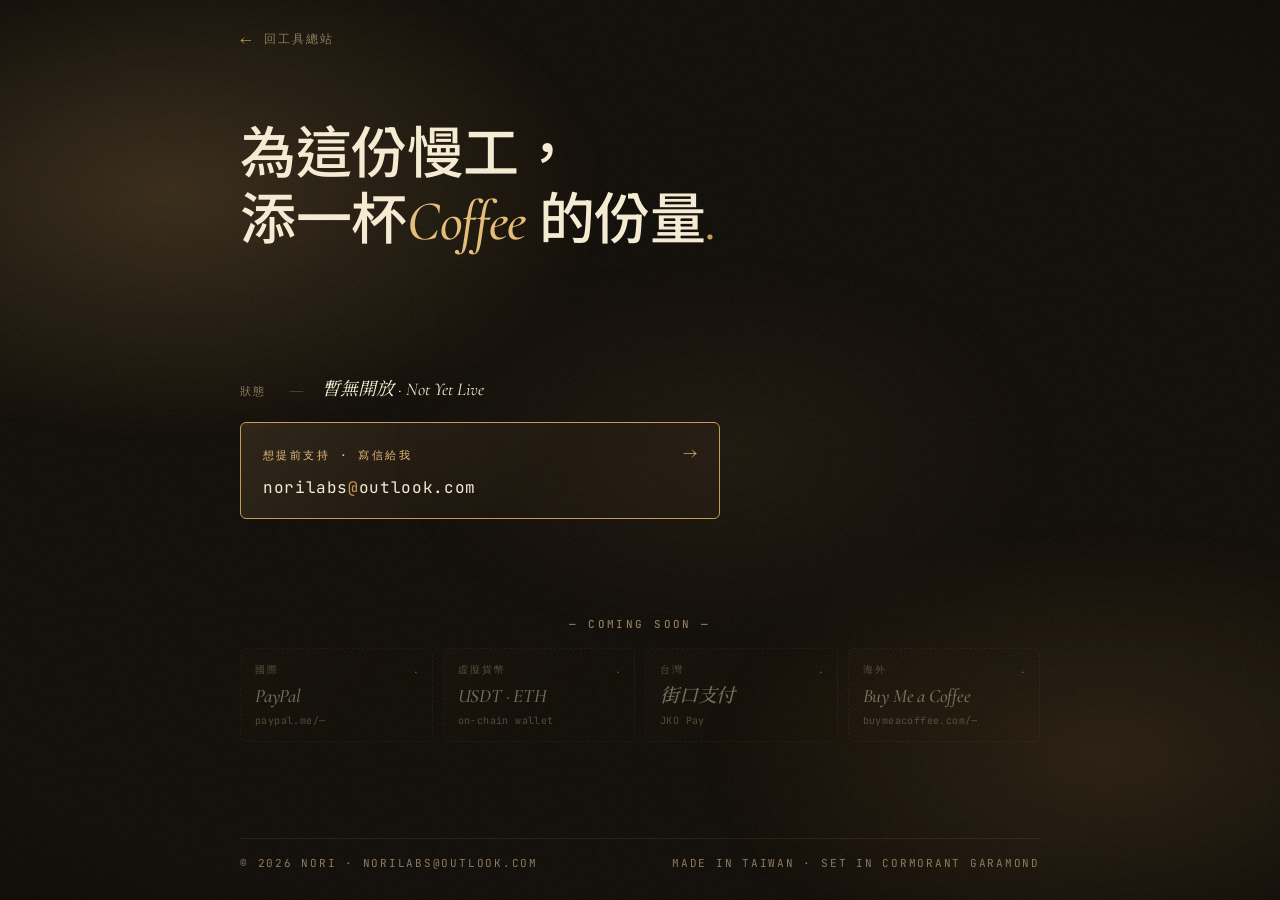
==== donate.html @ 90fd8044 "Deploy static site" ====
<!DOCTYPE html>
<html lang="zh-TW">
<head>
  <meta charset="UTF-8" />
  <meta name="viewport" content="width=device-width, initial-scale=1, viewport-fit=cover" />
  <title>贊助 · Nori Tools</title>
  <meta name="description" content="支持 Nori Tools 的贊助方式。" />

  <link rel="icon" href="./favicon.ico" type="image/x-icon" />
  <link rel="shortcut icon" href="./favicon.ico" type="image/x-icon" />

  <link rel="preconnect" href="https://fonts.googleapis.com" />
  <link rel="preconnect" href="https://fonts.gstatic.com" crossorigin />
  <link
    href="https://fonts.googleapis.com/css2?family=Cormorant+Garamond:ital,wght@0,400;0,500;1,400;1,500;1,600&family=Inter:wght@400;500&family=JetBrains+Mono:wght@400;500&family=Noto+Sans+TC:wght@400;500&family=Noto+Serif+TC:ital,wght@0,500;1,500&display=swap"
    rel="stylesheet"
  />

  <link rel="stylesheet" href="./styles.css" />
</head>
<body>
  <main class="page page--dense">

    <header class="masthead masthead--compact">
      <a href="./" class="back-link">
        <span class="back-link__arrow">←</span>
        <span>回工具總站</span>
      </a>
      <h1 class="tagline tagline--compact">
        為這份慢工，<br />
        添一杯<em class="tagline__hi">Coffee</em> 的份量<span class="tagline__dot">.</span>
      </h1>
    </header>

    <section class="donate-status donate-status--tight">

      <div class="meta-line">
        <span class="meta-line__label">狀態</span>
        <span class="meta-line__sep">—</span>
        <span class="meta-link" style="font-style: italic;">暫無開放 · Not Yet Live</span>
      </div>

      <a href="mailto:norilabs@outlook.com" class="donate-cta">
        <span class="donate-cta__top">
          <span class="donate-cta__cat">想提前支持 · 寫信給我</span>
          <span class="donate-cta__arrow">→</span>
        </span>
        <span class="donate-cta__addr">norilabs<span class="donate-cta__at">@</span>outlook.com</span>
      </a>

    </section>

    <section class="coming-soon-grid" aria-label="未來贊助管道">
      <p class="meta-line__label coming-soon-grid__heading">— Coming Soon —</p>
      <div class="link-tile-grid link-tile-grid--dense">

        <div class="link-tile link-tile--soon">
          <div class="link-tile__top"><span class="link-tile__cat">國際</span><span class="link-tile__arrow">·</span></div>
          <h2 class="link-tile__name"><em>PayPal</em></h2>
          <span class="link-tile__url">paypal.me/—</span>
        </div>

        <div class="link-tile link-tile--soon">
          <div class="link-tile__top"><span class="link-tile__cat">虛擬貨幣</span><span class="link-tile__arrow">·</span></div>
          <h2 class="link-tile__name"><em>USDT &middot; ETH</em></h2>
          <span class="link-tile__url">on-chain wallet</span>
        </div>

        <div class="link-tile link-tile--soon">
          <div class="link-tile__top"><span class="link-tile__cat">台灣</span><span class="link-tile__arrow">·</span></div>
          <h2 class="link-tile__name"><em>街口支付</em></h2>
          <span class="link-tile__url">JKO Pay</span>
        </div>

        <div class="link-tile link-tile--soon">
          <div class="link-tile__top"><span class="link-tile__cat">海外</span><span class="link-tile__arrow">·</span></div>
          <h2 class="link-tile__name"><em>Buy Me a Coffee</em></h2>
          <span class="link-tile__url">buymeacoffee.com/—</span>
        </div>

      </div>
    </section>

    <footer class="colophon">
      <p>© 2026 Nori · norilabs@outlook.com</p>
      <p>Made in Taiwan · Set in Cormorant Garamond</p>
    </footer>

  </main>
  <script src="./cursor.js" defer></script>
</body>
</html>
---- styles.css ----
/* ============================================================
   Nori · Tools — rotools.nori-labs.com
   Visual: 深夜墨色 + 古銅金箔 · 義式斜體點綴 · 紙張紋理
   Constraints:
     - 進站全頁可見（min-height: 100vh，flex 分配）
     - GPU 安全：無 filter:blur、無 backdrop-filter、單一 transform 動畫
   ============================================================ */

/* ---------- Tokens ---------- */
:root {
  /* Paper (deep ink, warm-tinted black) */
  --paper:        #0E0A05;
  --paper-soft:   #15100A;
  --paper-deep:   #1F180F;

  /* Ink (warm cream + muted) */
  --ink:          #F5EBD3;
  --ink-soft:     #C8B999;
  --ink-dim:      #8C7B5E;
  --ink-faint:    #5C4F38;

  /* Accent (古銅 / brass gold) */
  --gold:         #C49B5A;
  --gold-deep:    #A87B3C;
  --gold-bright:  #E5BD7B;
  --gold-tint:    rgba(196, 155, 90, 0.16);

  /* Hairlines (warm gold-tinted) */
  --rule:         rgba(229, 189, 123, 0.10);
  --rule-strong:  rgba(229, 189, 123, 0.24);

  /* Type stacks */
  --serif: "Cormorant Garamond", "Noto Serif TC", "Times New Roman", Georgia, serif;
  --sans:  "Inter", "Noto Sans TC", "PingFang TC", system-ui, -apple-system, sans-serif;
  --mono:  "JetBrains Mono", ui-monospace, "SFMono-Regular", Menlo, Consolas, monospace;
}

/* ---------- Reset ---------- */
*, *::before, *::after { box-sizing: border-box; }
html, body { margin: 0; padding: 0; }

html {
  -webkit-text-size-adjust: 100%;
  scroll-behavior: smooth;
}

body {
  background-color: var(--paper);
  color: var(--ink);
  font-family: var(--sans);
  font-size: 16px;
  line-height: 1.6;
  -webkit-font-smoothing: antialiased;
  -moz-osx-font-smoothing: grayscale;
  text-rendering: optimizeLegibility;
  font-feature-settings: "ss01", "cv11";
  min-height: 100vh;
  overflow-x: hidden;
  position: relative;

  /* 隱藏原生 cursor — 由下方 .ro-cursor div 接管 */
  cursor: none;
}

/* 觸控裝置 / 沒有 hover 能力的裝置 → 還原原生 cursor */
@media (hover: none), (pointer: coarse) {
  body { cursor: auto; }
  .ro-cursor { display: none !important; }
}

a, button, [role="button"], .tool-row a, .link-tile, .donate-cta,
.meta-link, .back-link, [type="submit"] {
  cursor: none;
}

/* ---------- RO 自訂游標 ----------
   預設（idle）= 5-frame 箭頭旋轉
   hover 在按鈕／可點元素 = 2-frame 貓循環
   mousedown = 對應狀態凍結幀 + 縮 0.92
*/
.ro-cursor {
  position: fixed;
  top: 0;
  left: 0;
  width: 32px;
  height: 32px;
  pointer-events: none;
  z-index: 9999;
  transform: translate3d(-100px, -100px, 0);
  background-position: center center;
  background-repeat: no-repeat;
  /* 預設 = 箭頭 5-frame 旋轉 */
  animation: ro-arrow 0.45s steps(1) infinite;
  will-change: transform, background-image;
}

@keyframes ro-arrow {
  0%   { background-image: url("./cursors/active-1.png"); }
  20%  { background-image: url("./cursors/active-2.png"); }
  40%  { background-image: url("./cursors/active-3.png"); }
  60%  { background-image: url("./cursors/active-4.png"); }
  80%  { background-image: url("./cursors/active-5.png"); }
  100% { background-image: url("./cursors/active-1.png"); }
}

/* hover 在可點元素 → 2-frame 貓動畫 */
.ro-cursor.is-active {
  animation: ro-cat 0.55s steps(1) infinite;
}
@keyframes ro-cat {
  0%, 49.9% { background-image: url("./cursors/idle-1.png"); }
  50%, 100% { background-image: url("./cursors/idle-2.png"); }
}

/* hover 在波利上 → 攻擊圖示（靜態） */
.ro-cursor.is-attack {
  animation: none !important;
  background-image: url("./cursors/attack.png");
}

/* hover 在蘋果上 → 撿取圖示（3-frame 動畫） */
.ro-cursor.is-pickup {
  animation: ro-pickup 0.45s steps(1) infinite;
}
@keyframes ro-pickup {
  0%, 32%   { background-image: url("./cursors/pickup-1.png"); }
  33%, 65%  { background-image: url("./cursors/pickup-2.png"); }
  66%, 100% { background-image: url("./cursors/pickup-3.png"); }
}

/* mousedown：依不同 hover 狀態凍結對應幀 */
.ro-cursor.is-pressed {
  animation: none !important;
  background-image: url("./cursors/active-3.png");
  transform: translate3d(var(--x, -100px), var(--y, -100px), 0) scale(0.92);
}
.ro-cursor.is-pressed.is-active {
  background-image: url("./cursors/idle-2.png");
}
.ro-cursor.is-pressed.is-attack {
  background-image: url("./cursors/attack.png");
  transform: translate3d(var(--x, -100px), var(--y, -100px), 0) scale(1.1);
}
.ro-cursor.is-pressed.is-pickup {
  animation: none !important;
  background-image: url("./cursors/pickup-3.png");
}

/* prefers-reduced-motion → 凍結單格 */
@media (prefers-reduced-motion: reduce) {
  .ro-cursor {
    animation: none;
    background-image: url("./cursors/active-1.png");
  }
  .ro-cursor.is-active {
    background-image: url("./cursors/idle-1.png");
  }
}

/* ---------- Background layers ----------
   1. body::before  — slow drifting warm wash (transform-only, GPU-safe)
   2. body::after   — vignette + paper grain (static SVG noise, no animation)
*/
body::before {
  content: "";
  position: fixed;
  inset: -15%;
  z-index: -2;
  pointer-events: none;
  background:
    radial-gradient(ellipse 55vw 45vh at 22% 28%, rgba(196, 155, 90, 0.22), transparent 62%),
    radial-gradient(ellipse 50vw 40vh at 78% 76%, rgba(168, 123, 60, 0.16), transparent 64%),
    radial-gradient(ellipse 38vw 32vh at 55% 50%, rgba(229, 189, 123, 0.06), transparent 70%);
  will-change: transform;
  animation: aurora-drift 80s ease-in-out infinite alternate;
}

body::after {
  content: "";
  position: fixed;
  inset: 0;
  z-index: -1;
  pointer-events: none;
  background:
    /* Vignette (darker corners) */
    radial-gradient(ellipse 130% 100% at 50% 50%, transparent 50%, rgba(0, 0, 0, 0.55) 100%),
    /* Static SVG grain (rendered once, cheap to repeat-tile) */
    url("data:image/svg+xml;utf8,<svg xmlns='http://www.w3.org/2000/svg' width='160' height='160'><filter id='n'><feTurbulence type='fractalNoise' baseFrequency='0.85' numOctaves='2' stitchTiles='stitch'/><feColorMatrix values='0 0 0 0 1  0 0 0 0 1  0 0 0 0 1  0 0 0 0.06 0'/></filter><rect width='100%25' height='100%25' filter='url(%23n)'/></svg>");
  background-size: cover, 160px 160px;
  background-repeat: no-repeat, repeat;
}

@keyframes aurora-drift {
  0%   { transform: translate3d(0, 0, 0) scale(1); }
  100% { transform: translate3d(3vw, -2vh, 0) scale(1.04); }
}

::selection { background: var(--gold-tint); color: var(--ink); }

a { color: inherit; text-decoration: none; }

code, pre {
  font-family: var(--mono);
  font-size: 0.92em;
  background: rgba(229, 189, 123, 0.06);
  border: 1px solid var(--rule);
  border-radius: 4px;
  padding: 0.05em 0.4em;
}

/* ---------- Page (fit in viewport) ---------- */
.page {
  max-width: 880px;
  margin: 0 auto;
  padding: 4vh 40px;
  min-height: 100vh;
  display: flex;
  flex-direction: column;
  justify-content: space-between;
  gap: 4vh;
}

/* ---------- Masthead ---------- */
.masthead {
  flex: 0 0 auto;
}

.handle {
  display: inline-block;
  font-family: var(--mono);
  font-size: 12.5px;
  font-weight: 500;
  letter-spacing: 0.20em;
  color: var(--gold);
  margin: 0 0 28px;
  padding: 6px 12px;
  border: 1px solid var(--gold);
  border-radius: 3px;
  text-transform: lowercase;
}
.handle__at {
  color: var(--gold-deep);
  margin: 0 1px;
}

/* 大標題：中文走 Noto Sans TC 直立中等字重（現代不傳統）
   Latin "Ragnarok" 用 Cormorant Garamond italic 金色（古典點綴）
   font cascade 自動分配：Latin → Cormorant，Chinese → Noto Sans TC */
.tagline {
  font-family: "Cormorant Garamond", "Noto Sans TC", "PingFang TC", "Microsoft JhengHei", sans-serif;
  font-weight: 500;
  font-style: normal;
  font-size: clamp(36px, 5.6vw, 70px);
  line-height: 1.2;
  letter-spacing: -0.005em;
  margin: 0;
  color: var(--ink);
}
.tagline__hi {
  font-family: var(--serif);
  font-style: italic;
  font-weight: 500;
  color: var(--gold-bright);
  letter-spacing: -0.01em;
}
.tagline__dot {
  font-family: var(--serif);
  font-style: italic;
  color: var(--gold);
}

/* ---------- Tool list ---------- */
.tool-list {
  list-style: none;
  margin: 0;
  padding: 0;
  border-top: 1px solid var(--rule);
  flex: 0 0 auto;
}

.tool-row {
  border-bottom: 1px solid var(--rule);
}
.tool-row a {
  display: flex;
  align-items: baseline;
  gap: 16px;
  padding: 22px 0;
  position: relative;
  transition: color 0.35s ease, padding-left 0.35s ease;
  color: var(--ink);
}
.tool-row a::before {
  content: "";
  position: absolute;
  left: 0;
  top: 50%;
  width: 0;
  height: 1px;
  background: var(--gold);
  transform: translateY(-50%);
  transition: width 0.4s ease;
}
.tool-row a:hover {
  color: var(--gold-bright);
  padding-left: 22px;
}
.tool-row a:hover::before { width: 14px; }

.tool-row__title {
  display: flex;
  flex-direction: column;
  gap: 4px;
  flex: 0 0 auto;
}

.tool-row__name {
  font-family: var(--serif);
  font-size: clamp(24px, 3.6vw, 36px);
  font-weight: 500;
  letter-spacing: -0.012em;
  line-height: 1.05;
  white-space: nowrap;
}
.tool-row__name em { font-style: italic; }

.tool-row__cn {
  font-family: var(--sans);
  font-size: 12px;
  font-weight: 400;
  letter-spacing: 0.04em;
  line-height: 1.3;
  color: var(--ink-dim);
  transition: color 0.35s ease;
}
.tool-row a:hover .tool-row__cn { color: var(--ink-soft); }

.tool-row__leader {
  flex: 1 1 auto;
  align-self: center;
  border-bottom: 1px dotted var(--rule-strong);
  margin: 0 6px;
  min-width: 24px;
  transition: border-color 0.35s ease;
}
.tool-row a:hover .tool-row__leader {
  border-bottom-color: var(--gold);
}

.tool-row__sub {
  font-family: var(--mono);
  font-size: 12px;
  letter-spacing: 0.06em;
  color: var(--ink-dim);
  white-space: nowrap;
  transition: color 0.35s ease;
}
.tool-row a:hover .tool-row__sub { color: var(--gold-bright); }

.tool-row__arrow {
  font-family: var(--serif);
  font-style: italic;
  font-size: clamp(20px, 2.6vw, 26px);
  color: var(--gold);
  line-height: 1;
  transition: transform 0.35s ease;
}
.tool-row a:hover .tool-row__arrow { transform: translateX(8px); }

/* ---------- Meta stack (Support / 合作 / 好站) ---------- */
.meta-stack {
  display: flex;
  flex-direction: column;
  gap: 14px;
  flex: 0 0 auto;
}

.meta-line {
  display: flex;
  align-items: baseline;
  flex-wrap: wrap;
  gap: 6px 14px;
  font-family: var(--serif);
  font-size: clamp(15px, 1.7vw, 18px);
  color: var(--ink-soft);
}

.meta-line__label {
  font-family: var(--mono);
  font-size: 11px;
  font-weight: 500;
  letter-spacing: 0.22em;
  text-transform: uppercase;
  color: var(--ink-dim);
  margin-right: 4px;
}

.meta-line__sep {
  color: var(--ink-faint);
  margin: 0 4px;
}

.meta-link {
  font-style: italic;
  color: var(--ink);
  position: relative;
  transition: color 0.35s ease, transform 0.35s ease;
}
.meta-link:hover {
  color: var(--gold-bright);
  transform: translateX(2px);
}
.meta-link__arrow {
  font-style: italic;
  color: var(--gold);
  margin-left: 6px;
  transition: transform 0.35s ease;
}
.meta-link:hover .meta-link__arrow { transform: translateX(4px); }

.meta-link--cta {
  font-size: clamp(18px, 2.2vw, 22px);
  font-weight: 500;
}

.meta-divider {
  color: var(--ink-faint);
  user-select: none;
}

/* ---------- Colophon ---------- */
.colophon {
  display: flex;
  justify-content: space-between;
  flex-wrap: wrap;
  gap: 12px 24px;
  padding-top: 16px;
  border-top: 1px solid var(--rule);
  font-family: var(--mono);
  font-size: 11px;
  letter-spacing: 0.16em;
  text-transform: uppercase;
  color: var(--ink-dim);
  flex: 0 0 auto;
}
.colophon p { margin: 0; }

/* ---------- Links / Studios sub-pages ---------- */
.masthead--compact { margin-bottom: 24px; }

.tagline--compact {
  font-size: clamp(28px, 4.5vw, 56px) !important;
  margin-top: 18px !important;
  line-height: 1.18 !important;
}

/* Tighter vertical rhythm for sub-pages */
.page--dense {
  padding: 3vh 40px !important;
  gap: 3vh !important;
}

.link-tile-grid {
  display: grid;
  grid-template-columns: repeat(auto-fill, minmax(200px, 1fr));
  gap: 12px;
  flex: 1 1 auto;
  align-content: start;
}

.link-tile-grid--dense {
  grid-template-columns: repeat(auto-fill, minmax(180px, 1fr));
  gap: 10px;
  align-content: center;
}
.link-tile-grid--dense .link-tile {
  padding: 12px 14px;
  gap: 6px;
}
.link-tile-grid--dense .link-tile__name {
  font-size: 19px;
}
.link-tile-grid--dense .link-tile__url {
  font-size: 10px;
}

.link-tile {
  position: relative;
  display: flex;
  flex-direction: column;
  gap: 8px;
  padding: 16px 18px;
  border: 1px solid var(--rule);
  border-radius: 6px;
  background:
    linear-gradient(135deg, rgba(229, 189, 123, 0.04) 0%, transparent 60%),
    rgba(229, 189, 123, 0.015);
  transition:
    border-color 0.35s ease,
    background-color 0.35s ease,
    transform 0.35s ease;
}
.link-tile:hover {
  border-color: var(--gold);
  background:
    linear-gradient(135deg, rgba(229, 189, 123, 0.10) 0%, transparent 60%),
    rgba(229, 189, 123, 0.04);
  transform: translateY(-2px);
}

.link-tile__top {
  display: flex;
  justify-content: space-between;
  align-items: center;
}
.link-tile__cat {
  font-family: var(--mono);
  font-size: 10px;
  font-weight: 500;
  letter-spacing: 0.22em;
  text-transform: uppercase;
  color: var(--gold-deep);
}
.link-tile__arrow {
  font-family: var(--serif);
  font-style: italic;
  font-size: 18px;
  color: var(--gold);
  line-height: 1;
  transition: transform 0.35s ease;
}
.link-tile:hover .link-tile__arrow { transform: translateX(4px); }

.link-tile__name {
  font-family: var(--serif);
  font-weight: 500;
  font-size: 22px;
  letter-spacing: -0.01em;
  line-height: 1.15;
  margin: 0;
  color: var(--ink);
  transition: color 0.35s ease;
}
.link-tile__name em { font-style: italic; }
.link-tile:hover .link-tile__name { color: var(--gold-bright); }

.link-tile__url {
  font-family: var(--mono);
  font-size: 10.5px;
  letter-spacing: 0.04em;
  color: var(--ink-dim);
  white-space: nowrap;
  overflow: hidden;
  text-overflow: ellipsis;
}

.link-tile--cta {
  border-style: dashed;
  background:
    linear-gradient(135deg, rgba(229, 189, 123, 0.06) 0%, transparent 60%),
    rgba(229, 189, 123, 0.02);
}
.link-tile--cta .link-tile__cat {
  color: var(--gold-bright);
  font-size: 14px;
  letter-spacing: 0;
}

.link-tile--soon {
  border-style: dashed;
  cursor: default;
  opacity: 0.55;
  pointer-events: none;
  background:
    linear-gradient(135deg, rgba(229, 189, 123, 0.03) 0%, transparent 60%),
    rgba(229, 189, 123, 0.01);
}
.link-tile--soon .link-tile__name { color: var(--ink-soft); }
.link-tile--soon .link-tile__cat { color: var(--ink-dim); }

/* ---------- Donate page: status block + CTA card ---------- */
.donate-status {
  margin: 4vh 0;
  flex: 0 0 auto;
}
.donate-status--tight {
  margin: 0;
}
.donate-status__desc {
  margin: 22px 0 0;
  font-family: var(--sans);
  font-size: 15px;
  line-height: 1.85;
  color: var(--ink-soft);
  max-width: 56ch;
}

.donate-cta {
  display: flex;
  flex-direction: column;
  gap: 6px;
  margin-top: 18px;
  padding: 18px 22px;
  border: 1px solid var(--gold);
  border-radius: 6px;
  background:
    linear-gradient(135deg, rgba(229, 189, 123, 0.10) 0%, transparent 60%),
    rgba(229, 189, 123, 0.03);
  transition: background-color 0.3s ease, transform 0.3s ease;
  max-width: 480px;
}
.donate-cta:hover {
  background:
    linear-gradient(135deg, rgba(229, 189, 123, 0.18) 0%, transparent 60%),
    rgba(229, 189, 123, 0.08);
  transform: translateY(-2px);
}
.donate-cta__top {
  display: flex;
  justify-content: space-between;
  align-items: baseline;
}
.donate-cta__cat {
  font-family: var(--mono);
  font-size: 11px;
  font-weight: 500;
  letter-spacing: 0.22em;
  text-transform: uppercase;
  color: var(--gold-bright);
}
.donate-cta__arrow {
  font-family: var(--serif);
  font-style: italic;
  font-size: 22px;
  color: var(--gold);
  line-height: 1;
  transition: transform 0.3s ease;
}
.donate-cta:hover .donate-cta__arrow { transform: translateX(6px); }
.donate-cta__addr {
  font-family: var(--mono);
  font-size: 16px;
  letter-spacing: 0.04em;
  color: var(--ink);
  margin-top: 4px;
}
.donate-cta__at { color: var(--gold); }

/* Coming soon section heading */
.coming-soon-grid {
  margin-top: 0;
  flex: 0 0 auto;
}
.coming-soon-grid__heading {
  text-align: center;
  margin: 0 0 14px !important;
}

/* ---------- Donate page (donate.html) ---------- */
.back-link {
  display: inline-flex;
  align-items: center;
  gap: 10px;
  font-family: var(--mono);
  font-size: 11.5px;
  letter-spacing: 0.18em;
  text-transform: uppercase;
  color: var(--ink-dim);
  margin-bottom: 56px;
  transition: color 0.3s ease, transform 0.3s ease;
}
.back-link:hover { color: var(--gold-bright); transform: translateX(-4px); }
.back-link__arrow {
  font-family: var(--serif);
  font-style: italic;
  font-size: 18px;
  color: var(--gold);
  line-height: 1;
}

.kicker {
  display: inline-flex;
  align-items: center;
  gap: 12px;
  font-family: var(--mono);
  font-size: 11.5px;
  font-weight: 500;
  letter-spacing: 0.26em;
  text-transform: uppercase;
  color: var(--ink-dim);
  margin: 0 0 28px;
}
.kicker__mark {
  display: inline-flex;
  align-items: center;
  justify-content: center;
  width: 24px;
  height: 24px;
  border: 1px solid var(--gold);
  border-radius: 4px;
  font-family: var(--serif);
  font-style: italic;
  font-size: 14px;
  letter-spacing: 0;
  color: var(--gold);
}

.title {
  font-family: var(--serif);
  font-weight: 500;
  font-size: clamp(56px, 12vw, 110px);
  line-height: 0.95;
  letter-spacing: -0.025em;
  margin: 0;
  color: var(--ink);
}
.title em { font-style: italic; }
.title__dot { font-style: normal; color: var(--gold); }

.lede {
  font-family: var(--serif);
  font-style: italic;
  font-size: clamp(18px, 2.2vw, 22px);
  line-height: 1.55;
  color: var(--ink-soft);
  max-width: 36ch;
  margin: 28px 0 0;
}

.donate-empty {
  margin: 6vh 0;
  padding: 56px 32px;
  text-align: center;
  border: 1px solid var(--rule-strong);
  border-radius: 6px;
  background:
    linear-gradient(135deg, rgba(196, 155, 90, 0.10) 0%, transparent 60%),
    rgba(229, 189, 123, 0.03);
}
.donate-empty__kicker {
  font-family: var(--mono);
  font-size: 11px;
  letter-spacing: 0.26em;
  text-transform: uppercase;
  color: var(--gold-bright);
  margin: 0 0 18px;
}
.donate-empty__desc {
  font-family: var(--sans);
  font-size: 15.5px;
  line-height: 1.8;
  color: var(--ink-soft);
  max-width: 38ch;
  margin: 0 auto;
}
.donate-empty__email {
  display: inline-flex;
  align-items: center;
  gap: 12px;
  margin-top: 32px;
  padding: 14px 24px;
  font-family: var(--mono);
  font-size: 13px;
  letter-spacing: 0.04em;
  color: var(--ink);
  border: 1px solid var(--gold);
  border-radius: 4px;
  background: rgba(229, 189, 123, 0.05);
  transition: background-color 0.3s ease, color 0.3s ease;
}
.donate-empty__email:hover { background: var(--gold); color: var(--paper); }
.donate-empty__email-arrow {
  font-family: var(--serif);
  font-style: italic;
  font-size: 18px;
  line-height: 1;
}

.coming-soon-title {
  font-family: var(--mono);
  font-size: 11px;
  font-weight: 500;
  letter-spacing: 0.26em;
  text-transform: uppercase;
  color: var(--ink-dim);
  margin: 4vh 0 24px;
  text-align: center;
}
.coming-soon-list {
  list-style: none;
  margin: 0 0 6vh;
  padding: 0;
  display: grid;
  grid-template-columns: repeat(auto-fit, minmax(180px, 1fr));
  gap: 12px;
}
.coming-soon-list li {
  font-family: var(--mono);
  font-size: 11.5px;
  letter-spacing: 0.16em;
  text-transform: uppercase;
  color: var(--ink-dim);
  padding: 14px 16px;
  border: 1px dashed var(--rule-strong);
  border-radius: 4px;
  text-align: center;
  background: rgba(229, 189, 123, 0.02);
}

/* ---------- Responsive ---------- */
@media (max-width: 700px) {
  .page {
    padding: 4vh 22px;
    min-height: auto;
    gap: 32px;
  }

  .handle { font-size: 11.5px; padding: 5px 10px; }
  .tagline { font-size: clamp(28px, 8vw, 42px); }

  .tool-row a {
    flex-wrap: wrap;
    gap: 6px 12px;
    padding: 18px 0;
  }
  .tool-row a:hover { padding-left: 12px; }
  .tool-row__leader { display: none; }
  .tool-row__sub { font-size: 11px; }

  .meta-line { gap: 4px 10px; }
  .meta-line__label { font-size: 10px; letter-spacing: 0.18em; }

  .colophon { flex-direction: column; gap: 6px; }
}

/* ---------- Reduced motion ---------- */
@media (prefers-reduced-motion: reduce) {
  body::before { animation: none; }
  *, *::before, *::after {
    transition-duration: 0.01ms !important;
    animation-duration: 0.01ms !important;
  }
  html { scroll-behavior: auto; }
}

/* ---------- 波利彩蛋（首頁專用） ----------
   位置由 JS 控制 (transform translate3d)
   .poring 內部 sprite 隨 4 格 cycle 切換
   方向：原始 sprite 朝左，.poring--flip 翻成朝右
*/
.poring-wrapper {
  position: fixed;
  top: 0;
  left: 0;
  width: 50px;
  height: 40px;
  pointer-events: auto;        /* 接受滑鼠點擊 */
  z-index: 2;
  will-change: transform;
}

.poring {
  width: 100%;
  height: 100%;
  background-position: center bottom;
  background-repeat: no-repeat;
  image-rendering: pixelated;
  image-rendering: crisp-edges;
  animation: poring-hop 0.6s steps(1) infinite;
}
.poring--flip { transform: scaleX(-1); }

@keyframes poring-hop {
  0%   { background-image: url("./poring/walk-1.png"); }
  25%  { background-image: url("./poring/walk-2.png"); }
  50%  { background-image: url("./poring/walk-3.png"); }
  75%  { background-image: url("./poring/walk-4.png"); }
}

/* 受傷：用真實 sprite 兩格 + 紅閃濾鏡 */
@keyframes poring-hurt {
  0%   { background-image: url("./poring/hurt-1.png"); filter: brightness(2.6) saturate(2) sepia(0.5); }
  50%  { background-image: url("./poring/hurt-2.png"); filter: brightness(1.8) saturate(1.5) sepia(0.3); }
  100% { background-image: url("./poring/hurt-1.png"); filter: none; }
}

/* 吃蘋果擠壓 */
@keyframes poring-munch {
  0%, 100% { background-image: url("./poring/walk-1.png"); }
  50%      { background-image: url("./poring/walk-3.png"); }
}

/* 死亡：4 格 splat 序列 + 結尾淡出 */
@keyframes poring-die {
  0%   { background-image: url("./poring/die-1.png"); opacity: 1; }
  25%  { background-image: url("./poring/die-2.png"); opacity: 1; }
  50%  { background-image: url("./poring/die-3.png"); opacity: 1; }
  75%  { background-image: url("./poring/die-4.png"); opacity: 0.8; }
  100% { background-image: url("./poring/die-4.png"); opacity: 0; }
}

/* 死亡時 sprite 變大（splat 飛濺） */
.poring-wrapper--dying {
  width: 100px !important;
  height: 80px !important;
  margin-left: -25px;
  margin-top: -20px;
  z-index: 3;  /* 蓋過正常波利 */
}

/* ---------- 浮動傷害數字 ---------- */
.damage-text {
  position: fixed;
  pointer-events: none;
  z-index: 9998;
  user-select: none;
  transform: translate(-50%, 0);
  image-rendering: pixelated;
}

/* 一般 -1：紅色 mono */
.damage-text--normal {
  font-family: "JetBrains Mono", monospace;
  font-size: 18px;
  font-weight: 700;
  color: #ff5050;
  text-shadow:
    1px 1px 0 #000, -1px 1px 0 #000,
    1px -1px 0 #000, -1px -1px 0 #000,
    0 0 6px rgba(255, 60, 60, 0.6);
  animation: damage-float 0.85s ease-out forwards;
}
@keyframes damage-float {
  0%   { opacity: 0; transform: translate(-50%, 0)    scale(0.6); }
  20%  { opacity: 1; transform: translate(-50%, -8px) scale(1.15); }
  100% { opacity: 0; transform: translate(-50%, -40px) scale(1); }
}

/* MISS：用 RO 原圖 sprite */
.damage-text--miss {
  width: 49px;
  height: 16px;
  animation: miss-float 0.85s ease-out forwards;
}
.miss-sprite {
  width: 49px;
  height: 16px;
  background-image: url("./poring/miss.png");
  background-size: contain;
  background-repeat: no-repeat;
  image-rendering: pixelated;
}
@keyframes miss-float {
  0%   { opacity: 0; transform: translate(-50%, 0)    scale(0.7); }
  20%  { opacity: 1; transform: translate(-50%, -10px) scale(1.1); }
  100% { opacity: 0; transform: translate(-50%, -42px) scale(1); }
}

/* CRITICAL：紅星爆擊背景 + Critical!! 文字 + 黃色大數字 */
.damage-text--crit {
  width: 90px;
  height: 70px;
  animation: crit-float 1.1s ease-out forwards;
}
.crit-burst {
  position: absolute;
  top: 0;
  left: 50%;
  transform: translateX(-50%);
  width: 70px;
  height: 60px;
  background-image: url("./poring/crit-burst.png");
  background-size: contain;
  background-repeat: no-repeat;
  image-rendering: pixelated;
  animation: crit-burst-spin 1.1s ease-out forwards;
}
.crit-text {
  position: absolute;
  top: -6px;
  left: 50%;
  transform: translateX(-50%);
  width: 112px;
  height: 18px;
  background-image: url("./poring/crit-text.png");
  background-size: contain;
  background-repeat: no-repeat;
  image-rendering: pixelated;
}
.crit-num {
  position: absolute;
  top: 18px;
  left: 50%;
  transform: translateX(-50%);
  font-family: "JetBrains Mono", monospace;
  font-size: 26px;
  font-weight: 800;
  color: #ffec5a;
  text-shadow:
    2px 2px 0 #6b0000, -2px 2px 0 #6b0000,
    2px -2px 0 #6b0000, -2px -2px 0 #6b0000,
    0 0 8px rgba(255, 200, 0, 0.7);
}
@keyframes crit-float {
  0%   { opacity: 0; transform: translate(-50%, 0)    scale(0.4); }
  15%  { opacity: 1; transform: translate(-50%, -8px) scale(1.3); }
  35%  { opacity: 1; transform: translate(-50%, -16px) scale(1.0); }
  100% { opacity: 0; transform: translate(-50%, -50px) scale(0.95); }
}
@keyframes crit-burst-spin {
  0%   { transform: translateX(-50%) rotate(0); }
  100% { transform: translateX(-50%) rotate(20deg); }
}

/* 蘋果（item 512）— 真實 RO icon，可點擊撿走 */
.apple {
  position: fixed;
  top: 0;
  left: 0;
  width: 24px;
  height: 24px;
  pointer-events: auto;
  z-index: 1;
  background-image: url("./poring/apple.png");
  background-size: contain;
  background-repeat: no-repeat;
  image-rendering: pixelated;
  image-rendering: crisp-edges;
  will-change: transform;
}

/* $+1 撿取浮字 */
.pickup-text {
  position: fixed;
  font-family: "JetBrains Mono", monospace;
  font-size: 16px;
  font-weight: 700;
  color: #ffd24a;
  text-shadow:
    1px 1px 0 #3a2400, -1px 1px 0 #3a2400,
    1px -1px 0 #3a2400, -1px -1px 0 #3a2400,
    0 0 6px rgba(255, 200, 60, 0.5);
  pointer-events: none;
  z-index: 9998;
  user-select: none;
  animation: pickup-float 0.85s ease-out forwards;
}
/* $-N 暴擊扣款（橘紅，動畫稍長） */
.pickup-text--spend {
  color: #ff8a3c;
  font-size: 18px;
  text-shadow:
    1px 1px 0 #2a0a00, -1px 1px 0 #2a0a00,
    1px -1px 0 #2a0a00, -1px -1px 0 #2a0a00,
    0 0 8px rgba(255, 100, 40, 0.7);
  animation: pickup-spend 0.95s ease-out forwards;
}
@keyframes pickup-float {
  0%   { opacity: 0; transform: translateY(0) scale(0.6); }
  20%  { opacity: 1; transform: translateY(-8px) scale(1.15); }
  100% { opacity: 0; transform: translateY(-36px) scale(1); }
}
@keyframes pickup-spend {
  0%   { opacity: 0; transform: translateY(0) scale(0.5); }
  15%  { opacity: 1; transform: translateY(-6px) scale(1.4); }
  100% { opacity: 0; transform: translateY(-46px) scale(1); }
}

/* ---------- HUD：右下角顯示 $ 與當前 CRI 機率 ---------- */
.ro-hud {
  position: fixed;
  left: 18px;
  top: 18px;
  z-index: 9997;
  display: flex;
  flex-direction: column;
  gap: 4px;
  padding: 10px 14px;
  background: rgba(10, 6, 0, 0.65);
  border: 1px solid rgba(255, 200, 60, 0.30);
  border-radius: 6px;
  font-family: "JetBrains Mono", monospace;
  font-size: 12px;
  letter-spacing: 0.05em;
  color: var(--ink, #f5ebd3);
  pointer-events: none;
  user-select: none;
  min-width: 100px;
}
.ro-hud__row {
  display: flex;
  justify-content: space-between;
  align-items: baseline;
  gap: 12px;
}
.ro-hud__label {
  color: rgba(255, 200, 60, 0.85);
  font-weight: 700;
}
.ro-hud__val {
  color: #ffec5a;
  font-weight: 700;
}
@media (hover: none), (pointer: coarse) {
  .ro-hud { display: none; }
}

@media (prefers-reduced-motion: reduce) {
  .poring-wrapper { display: none; }
  .apple { display: none; }
}
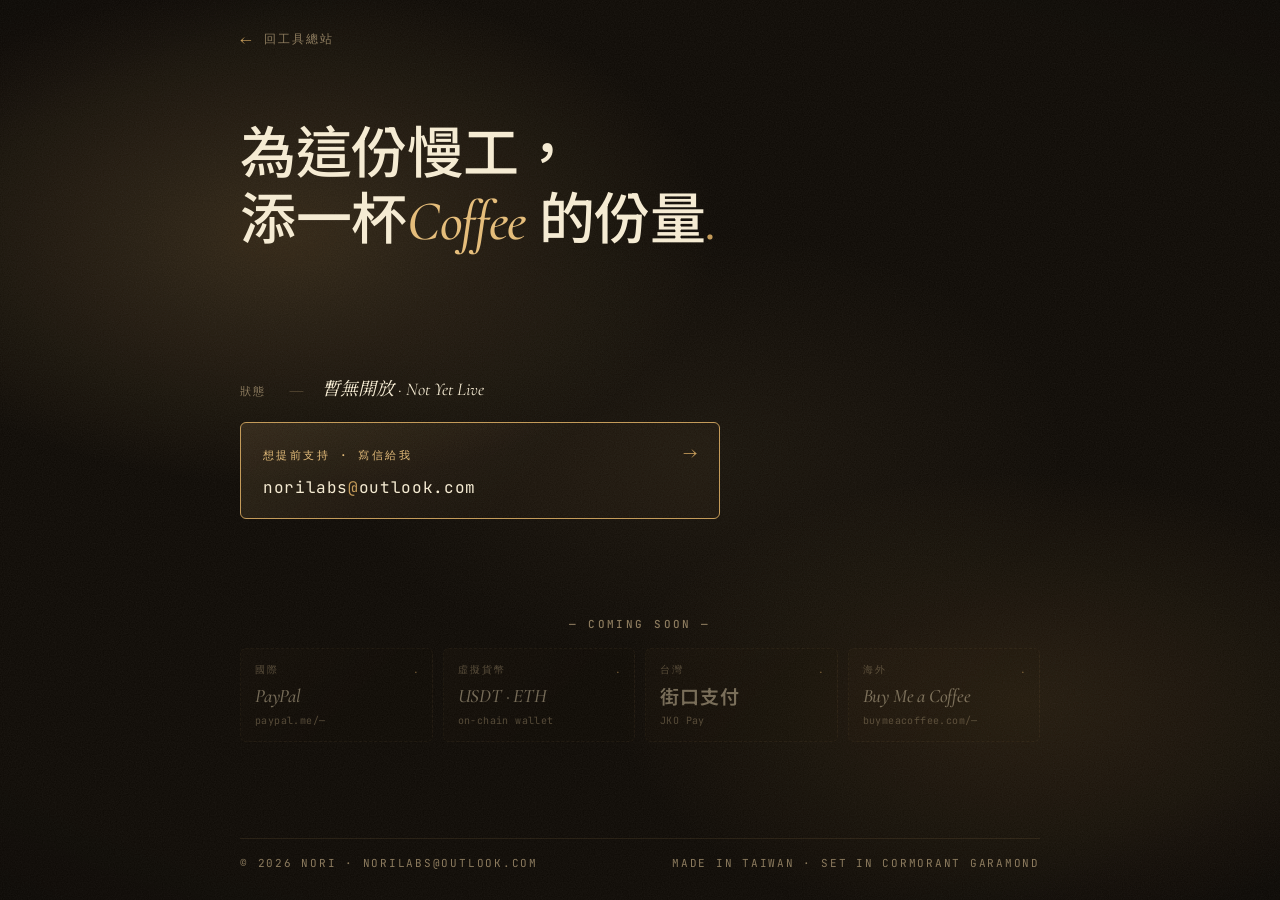
==== commit 05cb0abe: "Deploy static site" ====
--- a/donate.html
+++ b/donate.html
@@ -12,7 +12,7 @@
   <link rel="preconnect" href="https://fonts.googleapis.com" />
   <link rel="preconnect" href="https://fonts.gstatic.com" crossorigin />
   <link
-    href="https://fonts.googleapis.com/css2?family=Cormorant+Garamond:ital,wght@0,400;0,500;1,400;1,500;1,600&family=Inter:wght@400;500&family=JetBrains+Mono:wght@400;500&family=Noto+Sans+TC:wght@400;500&family=Noto+Serif+TC:ital,wght@0,500;1,500&display=swap"
+    href="https://fonts.googleapis.com/css2?family=Cormorant+Garamond:ital,wght@0,400;0,500;1,400;1,500;1,600&family=Inter:wght@400;500&family=JetBrains+Mono:wght@400;500&family=Noto+Sans+TC:wght@400;500;600;700&family=Noto+Serif+TC:ital,wght@0,500;1,500&display=swap"
     rel="stylesheet"
   />
 
@@ -68,7 +68,7 @@
 
         <div class="link-tile link-tile--soon">
           <div class="link-tile__top"><span class="link-tile__cat">台灣</span><span class="link-tile__arrow">·</span></div>
-          <h2 class="link-tile__name"><em>街口支付</em></h2>
+          <h2 class="link-tile__name link-tile__name--cjk"><em>街口支付</em></h2>
           <span class="link-tile__url">JKO Pay</span>
         </div>
 
--- a/styles.css
+++ b/styles.css
@@ -158,21 +158,19 @@
 }
 
 /* ---------- Background layers ----------
-   1. body::before  — slow drifting warm wash (transform-only, GPU-safe)
+   1. body::before  — static warm wash (no animation — 符合性能底線，禁無限動畫)
    2. body::after   — vignette + paper grain (static SVG noise, no animation)
 */
 body::before {
   content: "";
   position: fixed;
-  inset: -15%;
+  inset: 0;
   z-index: -2;
   pointer-events: none;
   background:
-    radial-gradient(ellipse 55vw 45vh at 22% 28%, rgba(196, 155, 90, 0.22), transparent 62%),
-    radial-gradient(ellipse 50vw 40vh at 78% 76%, rgba(168, 123, 60, 0.16), transparent 64%),
-    radial-gradient(ellipse 38vw 32vh at 55% 50%, rgba(229, 189, 123, 0.06), transparent 70%);
-  will-change: transform;
-  animation: aurora-drift 80s ease-in-out infinite alternate;
+    radial-gradient(ellipse 55vw 45vh at 22% 26%, rgba(196, 155, 90, 0.20), transparent 62%),
+    radial-gradient(ellipse 50vw 40vh at 80% 78%, rgba(168, 123, 60, 0.14), transparent 64%),
+    radial-gradient(ellipse 40vw 34vh at 55% 50%, rgba(229, 189, 123, 0.05), transparent 72%);
 }
 
 body::after {
@@ -190,11 +188,6 @@
   background-repeat: no-repeat, repeat;
 }
 
-@keyframes aurora-drift {
-  0%   { transform: translate3d(0, 0, 0) scale(1); }
-  100% { transform: translate3d(3vw, -2vh, 0) scale(1.04); }
-}
-
 ::selection { background: var(--gold-tint); color: var(--ink); }
 
 a { color: inherit; text-decoration: none; }
@@ -220,9 +213,55 @@
   gap: 4vh;
 }
 
+/* 一次性進場：fade-up（forwards 播一次就停 — 非無限動畫，符合性能底線）
+   masthead → tool-list → meta → colophon 依序錯開登場 */
+.masthead,
+.tool-list,
+.meta-stack,
+.colophon {
+  opacity: 0;
+  animation: enter-rise 0.7s cubic-bezier(0.22, 1, 0.36, 1) forwards;
+}
+.masthead   { animation-delay: 0.05s; }
+.tool-list  { animation-delay: 0.18s; }
+.meta-stack { animation-delay: 0.30s; }
+.colophon   { animation-delay: 0.42s; }
+
+@keyframes enter-rise {
+  from { opacity: 0; transform: translate3d(0, 14px, 0); }
+  to   { opacity: 1; transform: translate3d(0, 0, 0); }
+}
+
 /* ---------- Masthead ---------- */
 .masthead {
   flex: 0 0 auto;
+}
+
+/* Kicker 小標：Tools — 工具集合（補開場層次，非 logo） */
+.kicker-line {
+  display: flex;
+  align-items: center;
+  gap: 14px;
+  margin: 0 0 22px;
+  font-family: var(--mono);
+  font-size: 11.5px;
+  font-weight: 500;
+  letter-spacing: 0.26em;
+  text-transform: uppercase;
+  color: var(--gold);
+}
+.kicker-line__cn {
+  font-family: var(--sans);
+  font-size: 11px;
+  font-weight: 500;
+  letter-spacing: 0.16em;
+  text-transform: none;
+  color: var(--ink-dim);
+}
+.kicker-line__rule {
+  width: 40px;
+  height: 1px;
+  background: linear-gradient(90deg, var(--gold), transparent);
 }
 
 .handle {
@@ -290,22 +329,29 @@
   transition: color 0.35s ease, padding-left 0.35s ease;
   color: var(--ink);
 }
-.tool-row a::before {
-  content: "";
-  position: absolute;
-  left: 0;
-  top: 50%;
-  width: 0;
-  height: 1px;
-  background: var(--gold);
-  transform: translateY(-50%);
-  transition: width 0.4s ease;
-}
 .tool-row a:hover {
   color: var(--gold-bright);
-  padding-left: 22px;
-}
-.tool-row a:hover::before { width: 14px; }
+  padding-left: 8px;
+}
+
+/* 古銅金序號 01/02/03 —— 取代原本的 hover 金線，做出目錄感 */
+.tool-row__no {
+  flex: 0 0 auto;
+  align-self: center;
+  font-family: var(--serif);
+  font-style: italic;
+  font-size: clamp(15px, 1.8vw, 18px);
+  font-weight: 500;
+  letter-spacing: 0.02em;
+  color: var(--ink-faint);
+  min-width: 2.2ch;
+  line-height: 1;
+  transition: color 0.35s ease, transform 0.35s ease;
+}
+.tool-row a:hover .tool-row__no {
+  color: var(--gold);
+  transform: translateY(-1px);
+}
 
 .tool-row__title {
   display: flex;
@@ -373,6 +419,25 @@
   flex-direction: column;
   gap: 14px;
   flex: 0 0 auto;
+}
+
+/* 收尾區小標 More ——，呼應 hero 的 kicker，做出段落感 */
+.meta-stack__head {
+  display: flex;
+  align-items: center;
+  gap: 14px;
+  margin: 0 0 4px;
+  font-family: var(--mono);
+  font-size: 11px;
+  font-weight: 500;
+  letter-spacing: 0.26em;
+  text-transform: uppercase;
+  color: var(--ink-dim);
+}
+.meta-stack__head-rule {
+  flex: 1 1 auto;
+  height: 1px;
+  background: var(--rule);
 }
 
 .meta-line {
@@ -544,6 +609,18 @@
 .link-tile__name em { font-style: italic; }
 .link-tile:hover .link-tile__name { color: var(--gold-bright); }
 
+/* 中文站名：直立現代黑體（不走 Cormorant 斜體 — 中文斜體偏細彆扭）
+   英文站名維持 .link-tile__name 預設的 Cormorant 義式斜體 */
+.link-tile__name--cjk {
+  font-family: "Noto Sans TC", "PingFang TC", "Microsoft JhengHei", var(--sans);
+  font-weight: 600;
+  font-size: 20px;
+  letter-spacing: 0.06em;
+}
+.link-tile__name--cjk em {
+  font-style: normal;   /* 中文不斜 */
+}
+
 .link-tile__url {
   font-family: var(--mono);
   font-size: 10.5px;
@@ -823,9 +900,17 @@
     gap: 6px 12px;
     padding: 18px 0;
   }
-  .tool-row a:hover { padding-left: 12px; }
+  .tool-row a:hover { padding-left: 6px; }
   .tool-row__leader { display: none; }
   .tool-row__sub { font-size: 11px; }
+  .tool-row__no {
+    align-self: baseline;
+    font-size: 14px;
+    min-width: 1.8ch;
+  }
+
+  .kicker-line { gap: 10px; margin-bottom: 16px; font-size: 10.5px; }
+  .kicker-line__rule { width: 28px; }
 
   .meta-line { gap: 4px 10px; }
   .meta-line__label { font-size: 10px; letter-spacing: 0.18em; }
@@ -835,12 +920,16 @@
 
 /* ---------- Reduced motion ---------- */
 @media (prefers-reduced-motion: reduce) {
-  body::before { animation: none; }
   *, *::before, *::after {
     transition-duration: 0.01ms !important;
     animation-duration: 0.01ms !important;
   }
   html { scroll-behavior: auto; }
+  /* 進場動畫不跑時，直接顯示（避免內容停在 opacity:0） */
+  .masthead, .tool-list, .meta-stack, .colophon {
+    opacity: 1 !important;
+    animation: none !important;
+  }
 }
 
 /* ---------- 波利彩蛋（首頁專用） ----------
